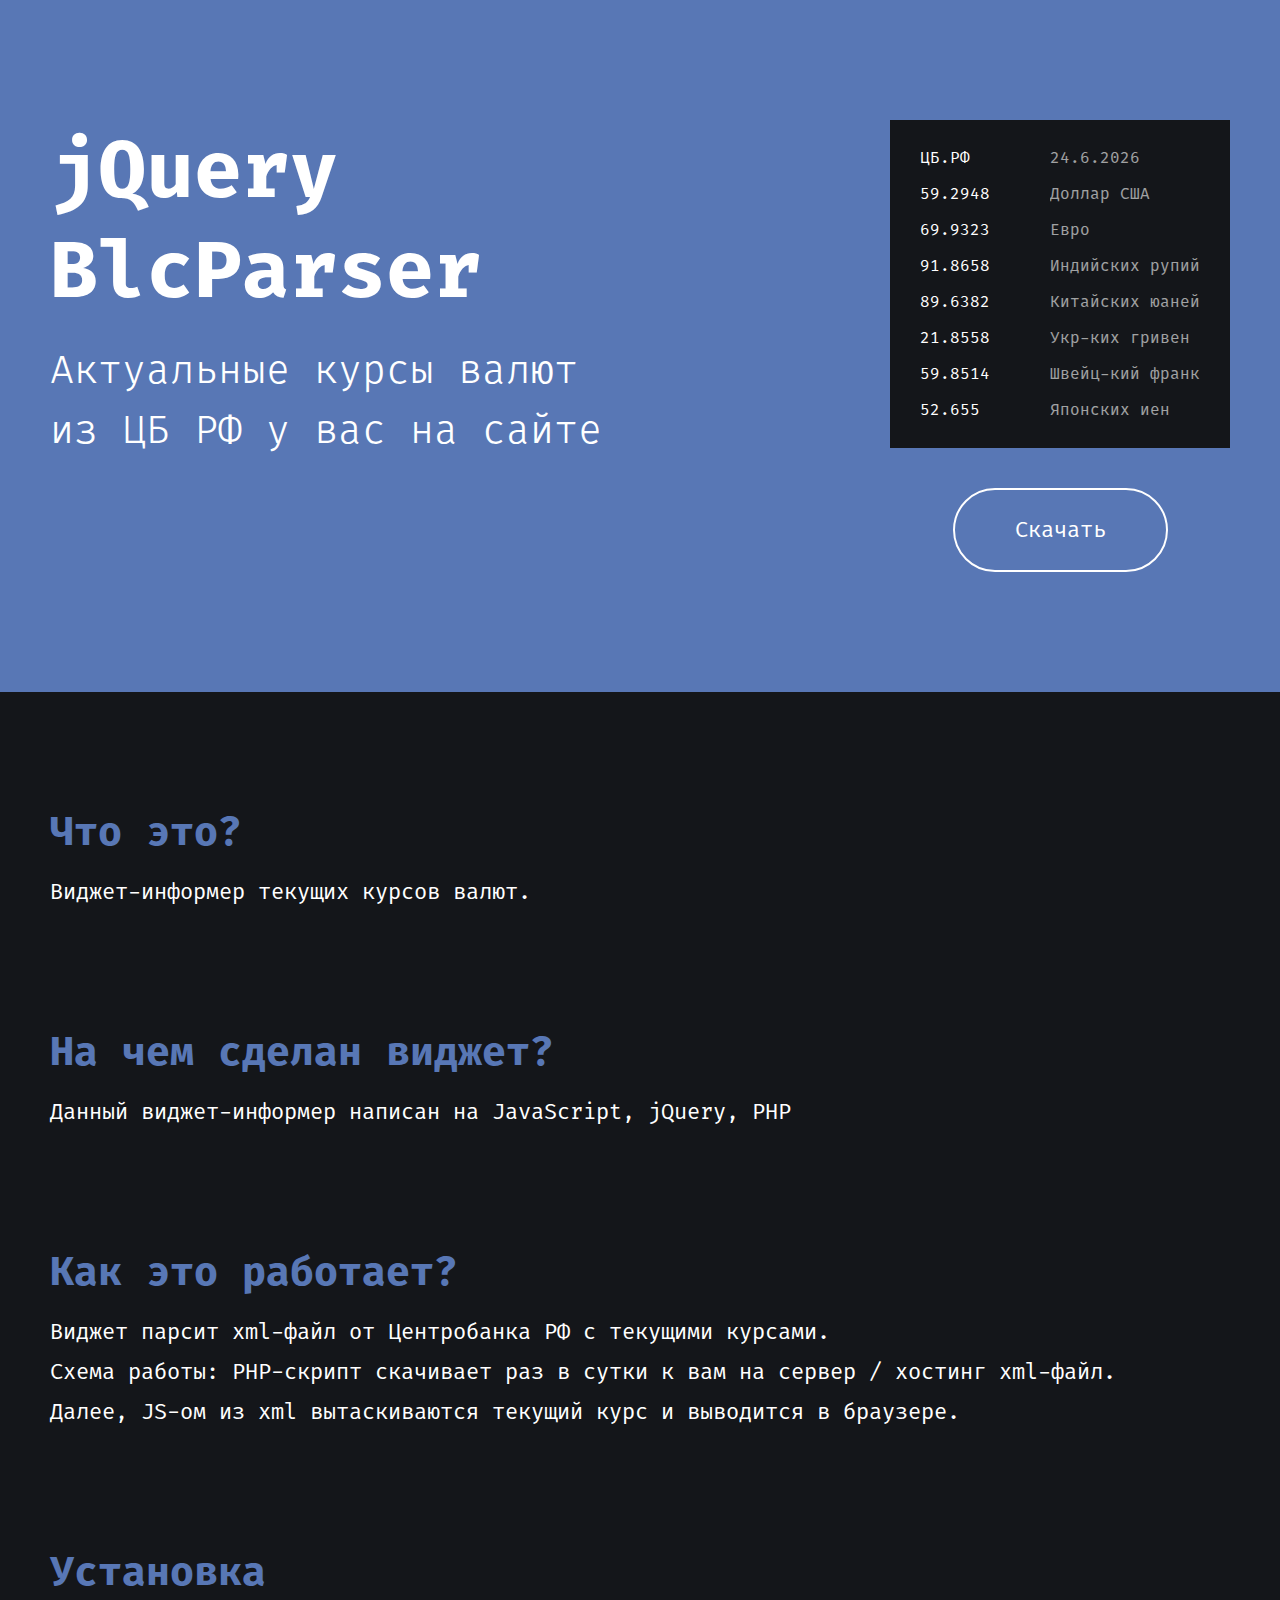
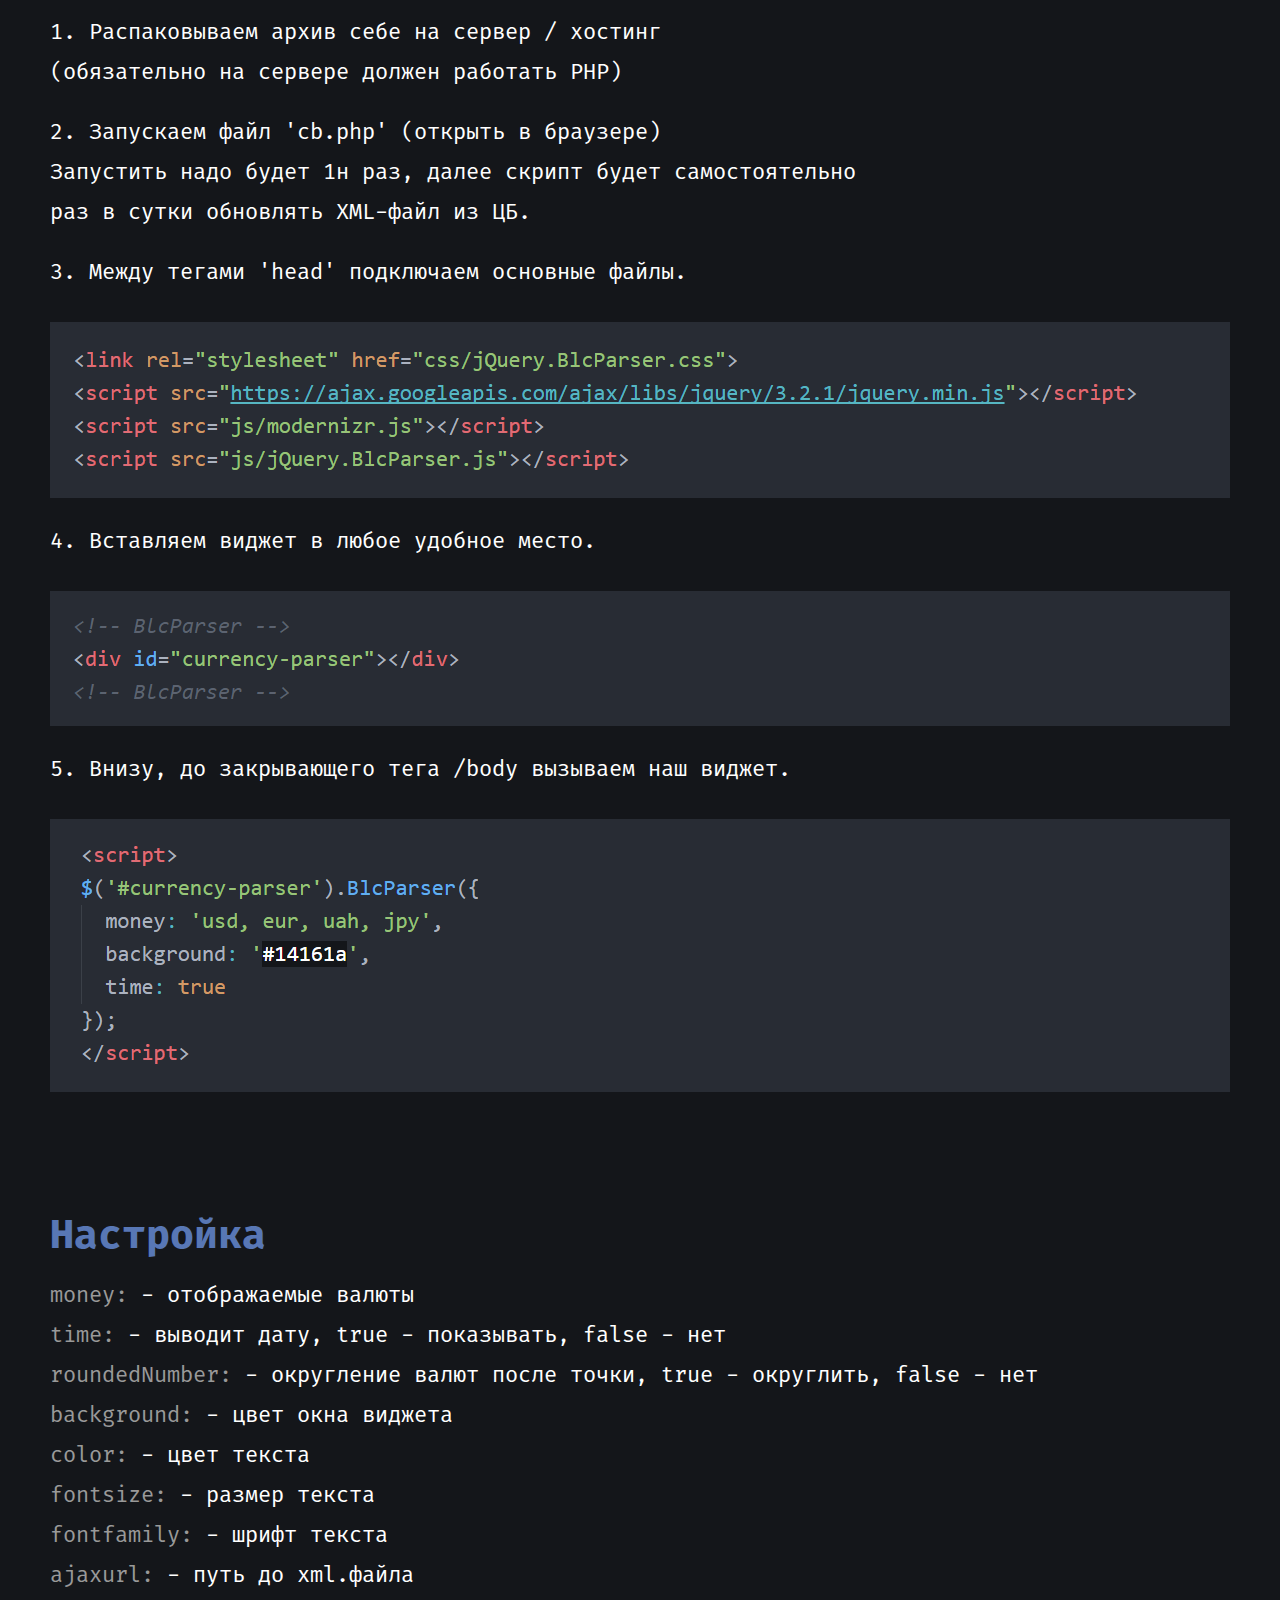
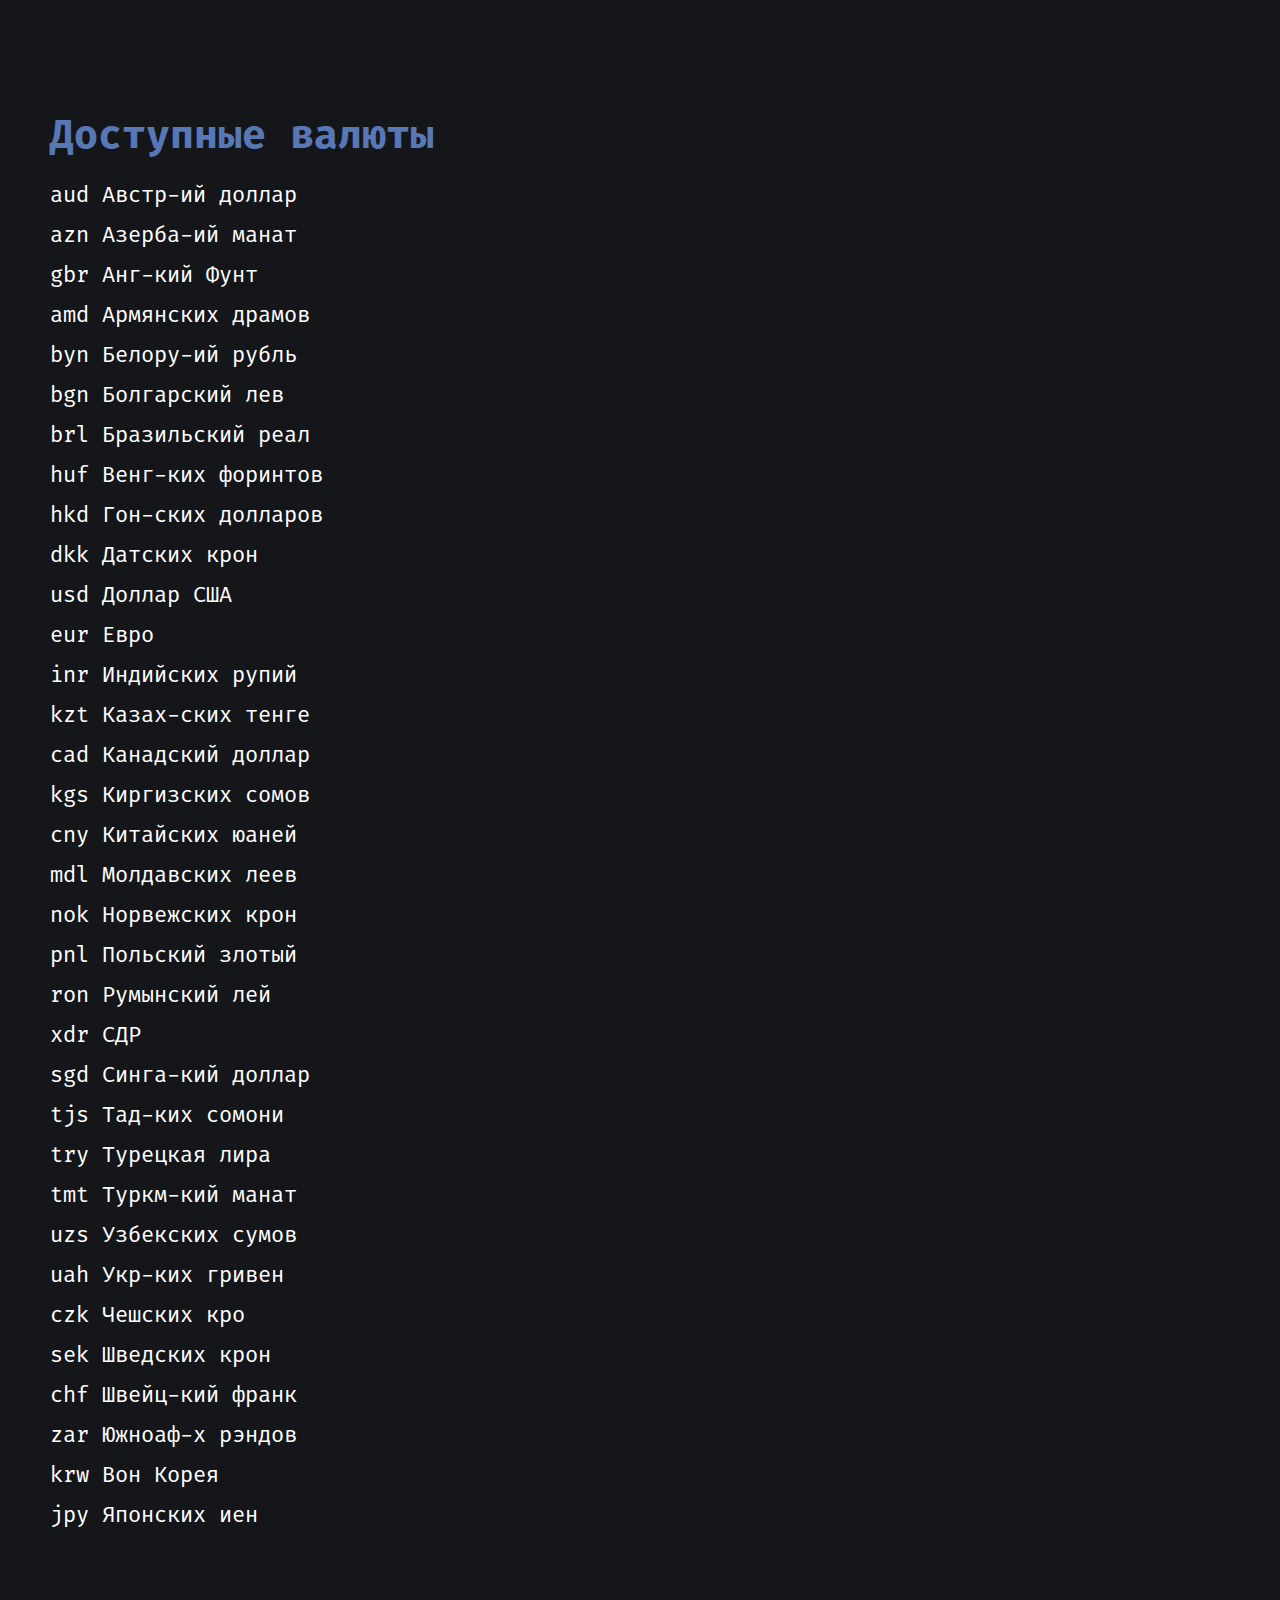
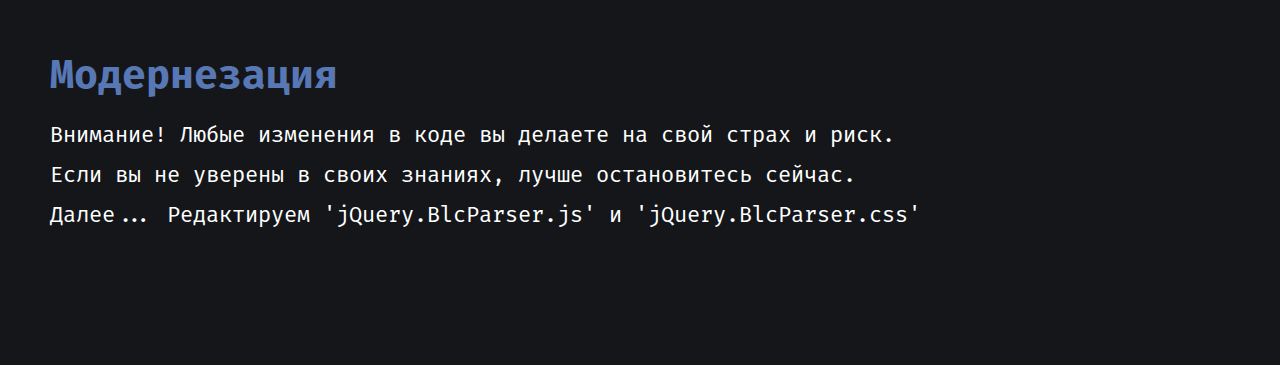
==== BlcParser/index.html @ f4467e49 "1" ====
<!DOCTYPE html>
<html lang="en">
<head>
  <meta charset="utf-8" />
  <title>jQuery BlcParser</title>
  <link rel="stylesheet" href="css/main.css">
  <link rel="stylesheet" href="css/jQuery.BlcParser.css">
  <script src="https://ajax.googleapis.com/ajax/libs/jquery/3.2.1/jquery.min.js"></script>
  <script src="js/modernizr.js"></script>
  <script src="js/jQuery.BlcParser.min.js"></script>
</head>
<body>

<div class="screen">
  <div class="wrapper">
    <div class="content-gd">

      <div class="gd">
        <h1>jQuery<br />BlcParser</h1>
        <h2>Актуальные курсы валют <br /> из ЦБ РФ у вас на сайте</h2>
      </div>

      <div class="gd">

        <!-- BlcParser -->
        <div id="currency-parser"></div>
        <!-- BlcParser -->

        <div class="download">
        <a class="btn-download" href="https://github.com/artmakow/BlcParser/archive/master.zip">Скачать</a>
        </div>
      </div>

    </div>
  </div>
</div>

<div class="wrapper">
  <div class="content">

  <h3>Что это?</h3>
    <p>
    Виджет-информер текущих курсов валют.
    </p>

  <h3>На чем сделан виджет?</h3>
    <p>
    Данный виджет-информер написан на JavaScript, jQuery, PHP
    </p>

  <h3>Как это работает?</h3>
    <p>
    Виджет парсит xml-файл от Центробанка РФ с текущими курсами. <br />
    Схема работы: PHP-скрипт скачивает раз в сутки к вам на сервер / хостинг xml-файл. <br />
    Далее, JS-ом из xml вытаскиваются текущий курс и выводится в браузере.
    </p>

  <h3>Установка</h3>
    <p>
    1. Распаковываем архив себе на сервер / хостинг <br />
    (обязательно на сервере должен работать PHP)
    </p>

    <p>
    2. Запускаем файл 'cb.php' (открыть в браузере) <br />
    Запустить надо будет 1н раз, далее скрипт будет самостоятельно <br />
    раз в сутки обновлять XML-файл из ЦБ.
    </p>

    <p>
    3. Между тегами 'head' подключаем основные файлы.
    </p>
    <img src="img/1.png" alt="">

    <p>
    4. Вставляем виджет в любое удобное место. <br />
    </p>
    <img src="img/2.png" alt="">

    <p>
    5. Внизу, до закрывающего тега /body вызываем наш виджет. <br />
    </p>
    <img src="img/3.png" alt="">

  <h3>Настройка</h3>
    <p>
    <span>money:</span> - отображаемые валюты <br />
    <span>time:</span> - выводит дату, true -  показывать, false - нет <br />
    <span>roundedNumber:</span> - округление валют после точки, true - округлить, false - нет <br />
    <span>background:</span> - цвет окна виджета <br />
    <span>color:</span> - цвет текста <br />
    <span>fontsize:</span> - размер текста <br />
    <span>fontfamily:</span> - шрифт текста <br />
    <span>ajaxurl:</span> - путь до xml.файла
    </p>

  <h3>Доступные валюты</h3>
    <p>
    aud Австр-ий доллар <br />
    azn Азерба-ий манат <br />
    gbr Анг-кий Фунт <br />
    amd Армянских драмов <br />
    byn Белору-ий рубль <br />
    bgn Болгарский лев <br />
    brl Бразильский реал <br />
    huf Венг-ких форинтов <br />
    hkd Гон-ских долларов <br />
    dkk Датских крон <br />
    usd Доллар США <br />
    eur Евро <br />
    inr Индийских рупий <br />
    kzt Казах-ских тенге <br />
    cad Канадский доллар <br />
    kgs Киргизских сомов <br />
    cny Китайских юаней <br />
    mdl Молдавских леев <br />
    nok Норвежских крон <br />
    pnl Польский злотый <br />
    ron Румынский лей <br />
    xdr СДР <br />
    sgd Синга-кий доллар <br />
    tjs Тад-ких сомони <br />
    try Турецкая лира <br />
    tmt Туркм-кий манат <br />
    uzs Узбекских сумов <br />
    uah Укр-ких гривен <br />
    czk Чешских кро <br />
    sek Шведских крон <br />
    chf Швейц-кий франк <br />
    zar Южноаф-х рэндов <br />
    krw Вон Корея <br />
    jpy Японских иен
    </p>

  <h3>Модернезация</h3>
    <p>
    Внимание! Любые изменения в коде вы делаете на свой страх и риск. <br />
    Если вы не уверены в своих знаниях, лучше остановитесь сейчас. <br />
    Далее... Редактируем 'jQuery.BlcParser.js' и 'jQuery.BlcParser.css'
    </p>

  </div>
</div>

<footer></footer>

<script>
$('#currency-parser').BlcParser({
  money: 'usd, eur, uah, jpy, cny, chf, inr',
  background: '#14161a',
  time: true
});
</script>

</body>
</html>
---- BlcParser/css/main.css ----
@import url('fonts/fira_code.css');
@import url('reset.css');
@import url('text.css');

html, body {
		min-width: 460px;
		height: 100%;
		background: #14161a;
		}

.wrapper {
		width: 1180px;
		margin: 0 auto;
		/*background: red;*/
		}

.screen {
		width: 100%;
		padding: 120px 0 120px 0;
		background: #5877b5;
		display: flex;
		justify-content: center;
		align-items: center;
		}

.content-gd {
		width: 100%;
		display: grid;
		grid-template-columns: 1fr 340px;
		grid-gap: 0;
		margin: 0 auto;
		/*background: red;*/
		}

.gd {
		/*background: green;*/
		}

.content img {
		max-width: 100%;
		margin: 20px 0 0 0;
		}

.content {
		width: 100%;
		/*background: green;*/
		margin: 0 auto;
		}


.download {
		width: 100%;
		margin: 40px 0 0 0;
		}

a.btn-download {
		display: table;
		padding: 20px 60px 20px 60px;
		border-radius: 100px;
		/*background: #fff;*/
		margin: 0 auto;
		font-size: 22px;
		font-family: 'Fira Code';
		font-weight: 400;
		color: #fff;
		transition: all 0.2s;
		border: solid 2px #fff;
		}

a.btn-download:hover {
		opacity: 0.5;
		}

footer {
		width: 100%;
		height: 120px;
		background: #14161a;
		}

@media screen and (max-width: 1200px) {
		#currency-parser {
		width: 340px !important;
		}
		.content-gd {
		grid-template-columns: 1fr;
		width: 90%;
		}
		.wrapper {
		width: 100%;
		}
		.content {
		width: 90%;
		}
		.wrapper h1,
		.wrapper h2 {
			text-align: center;
		}
}
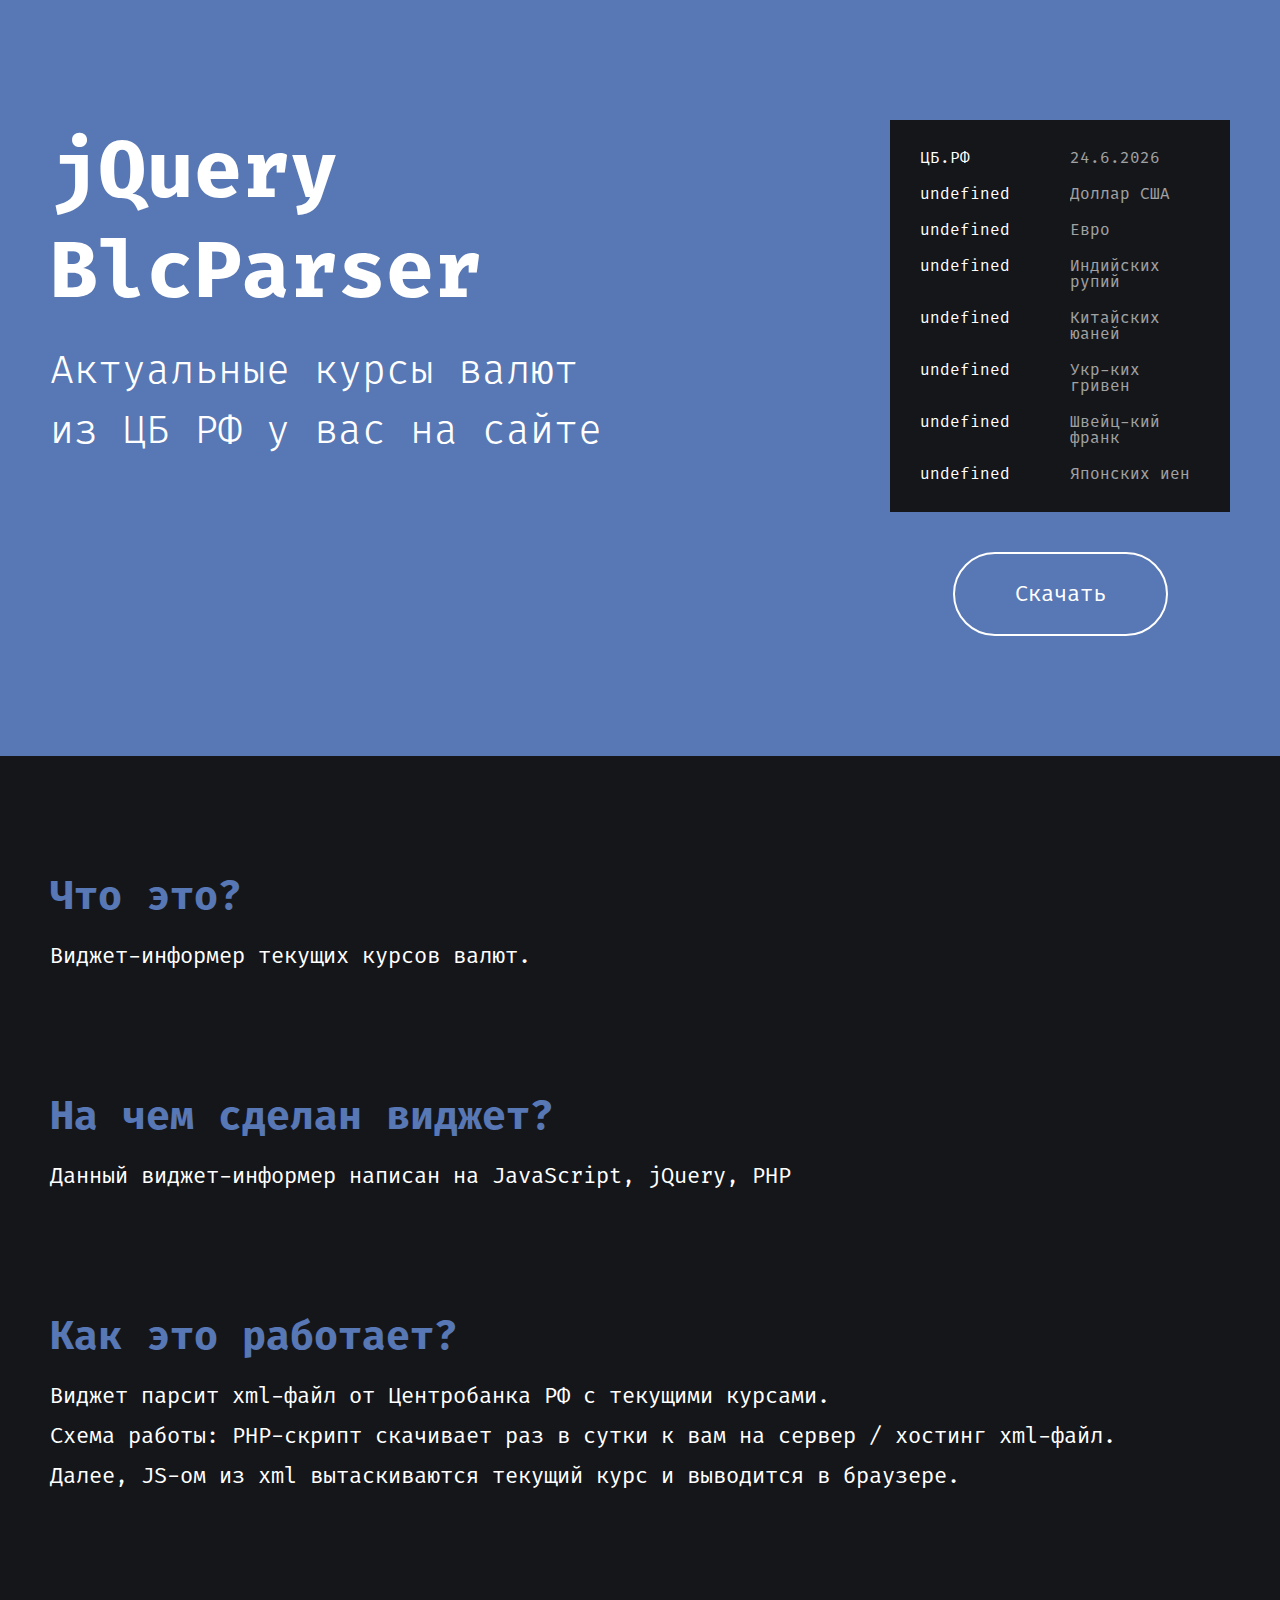
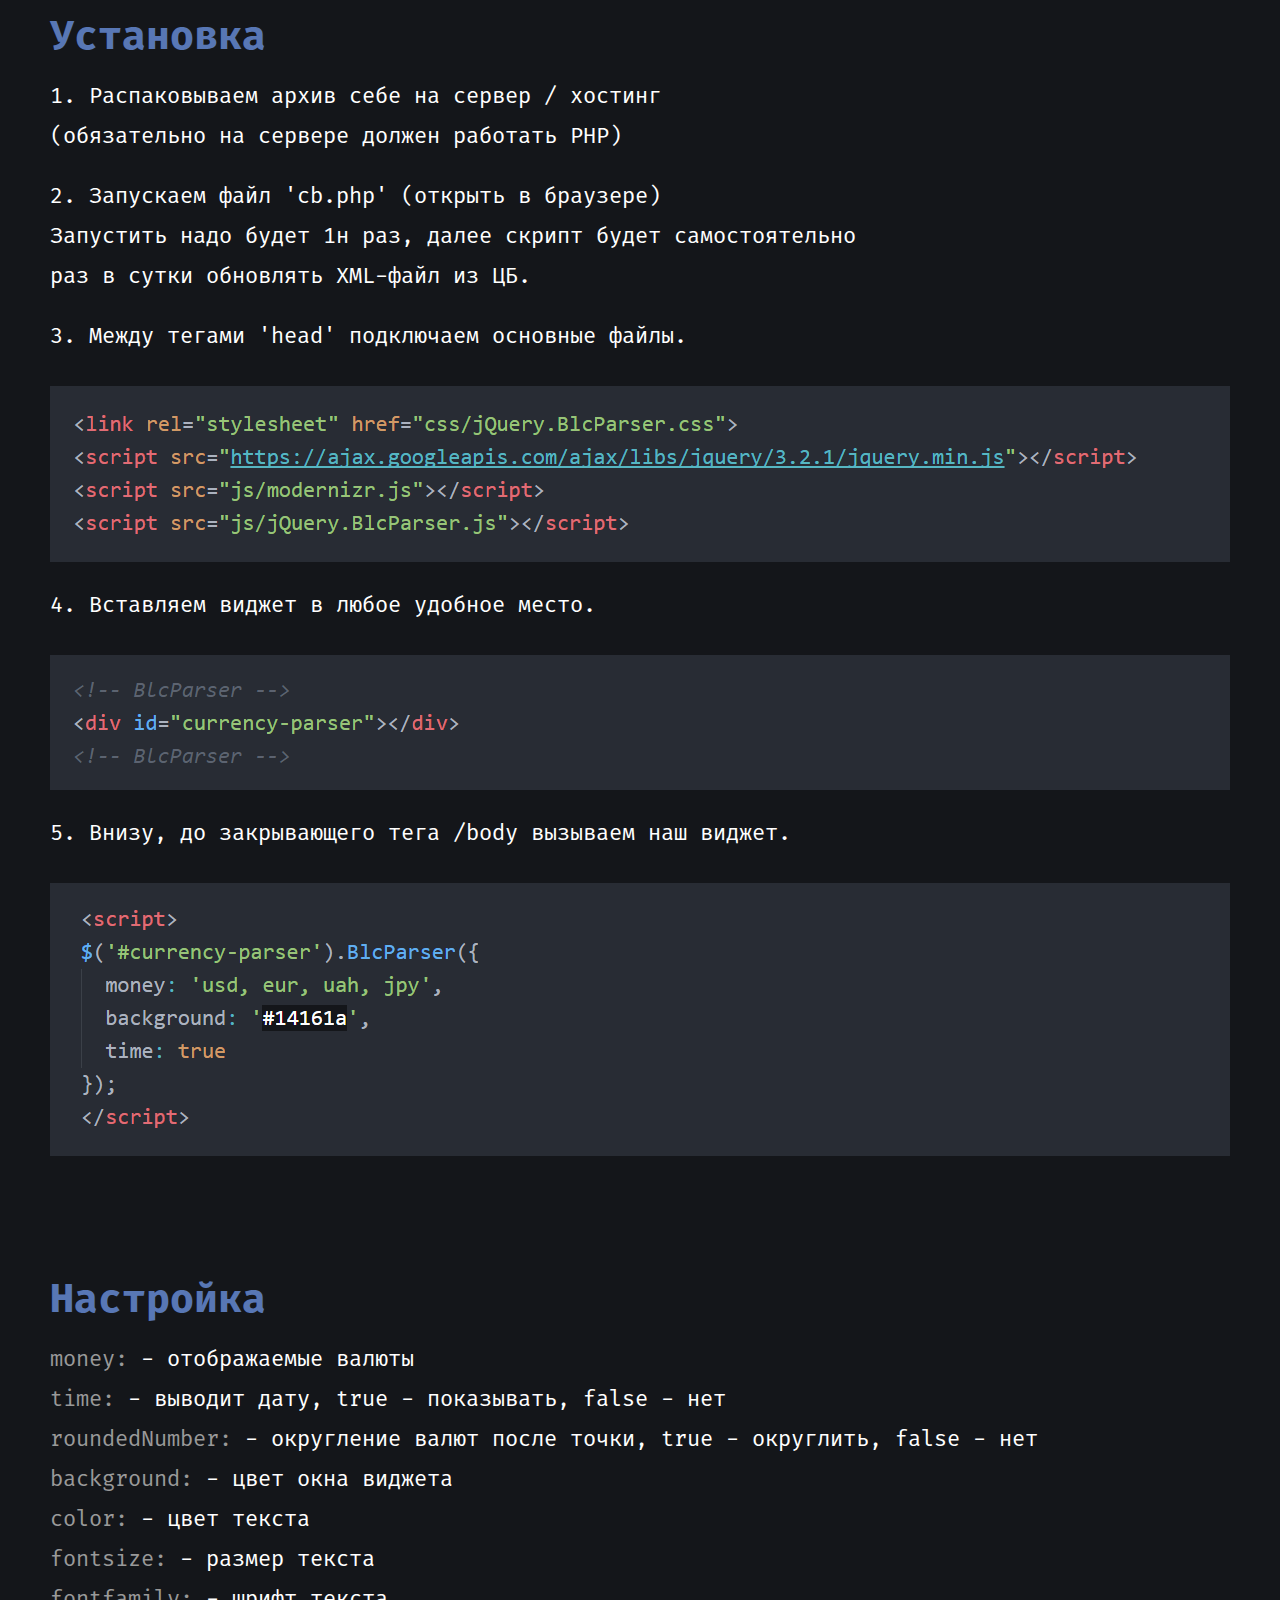
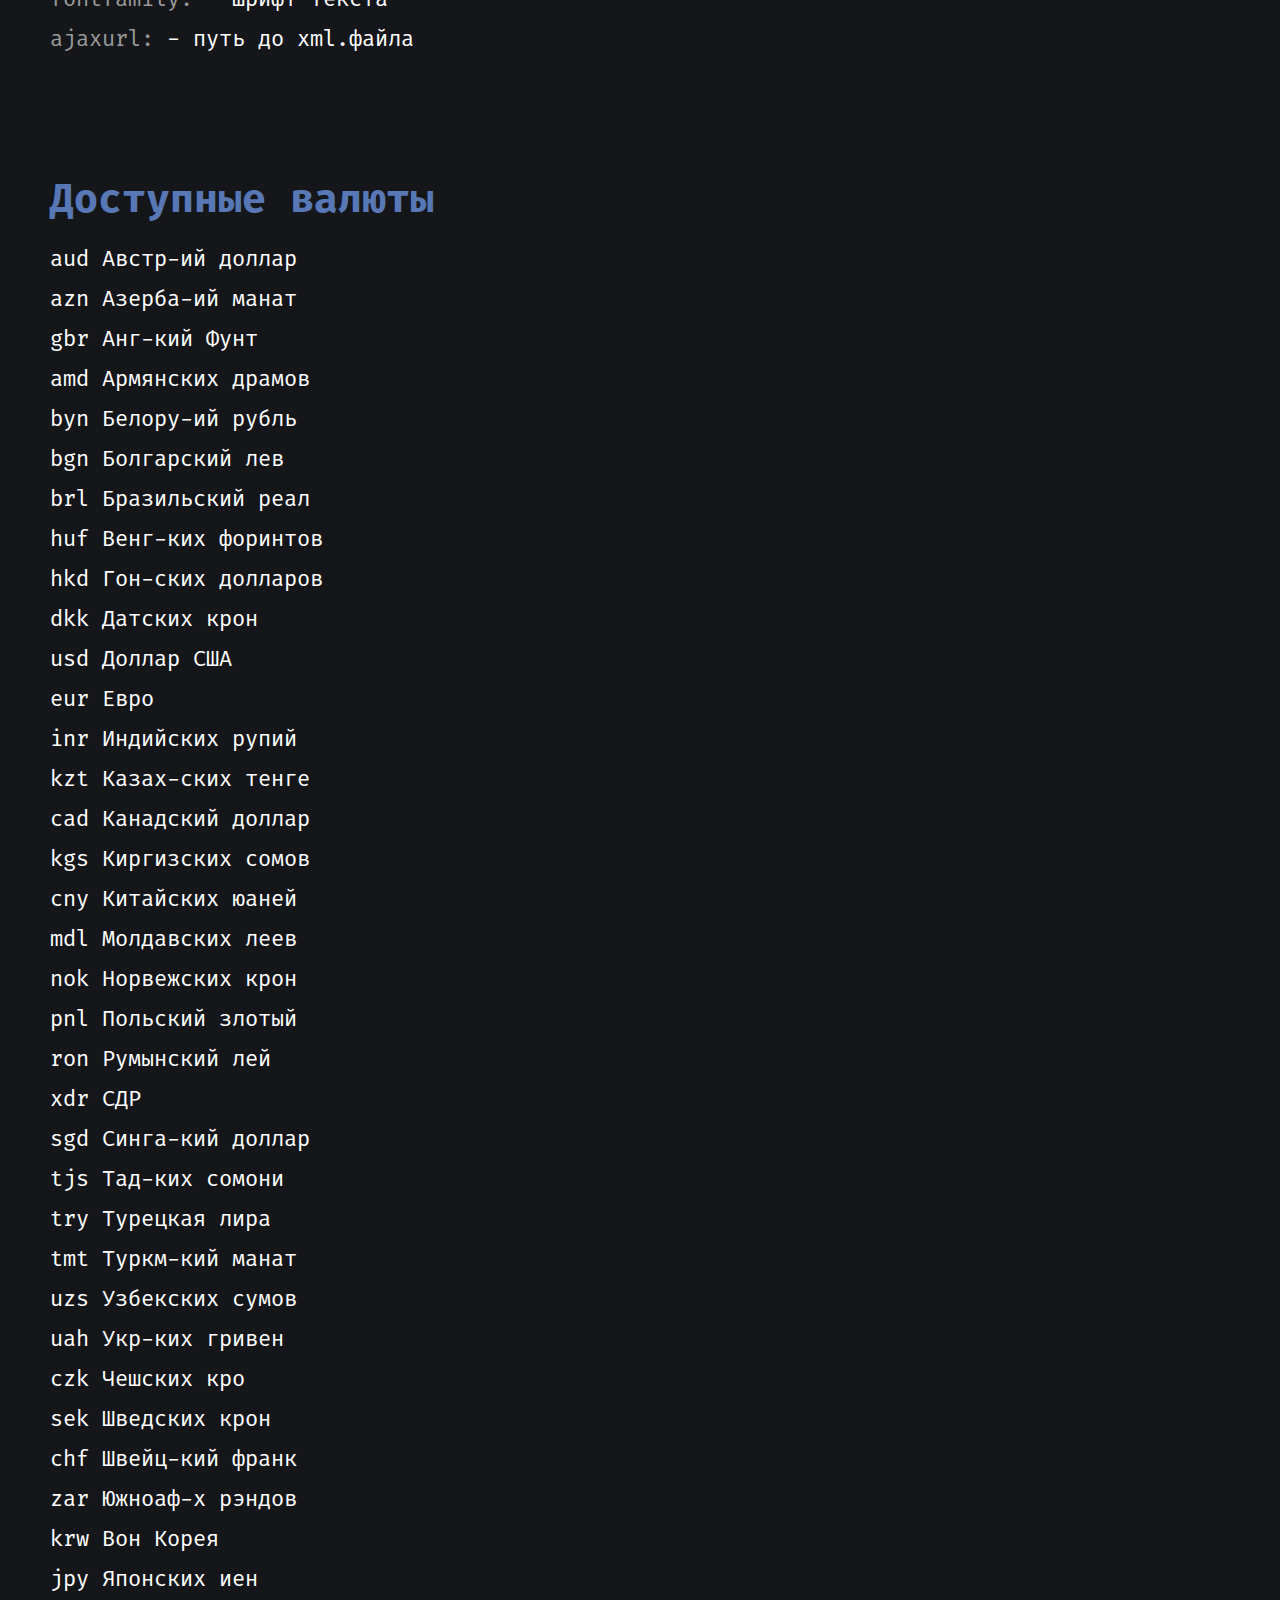
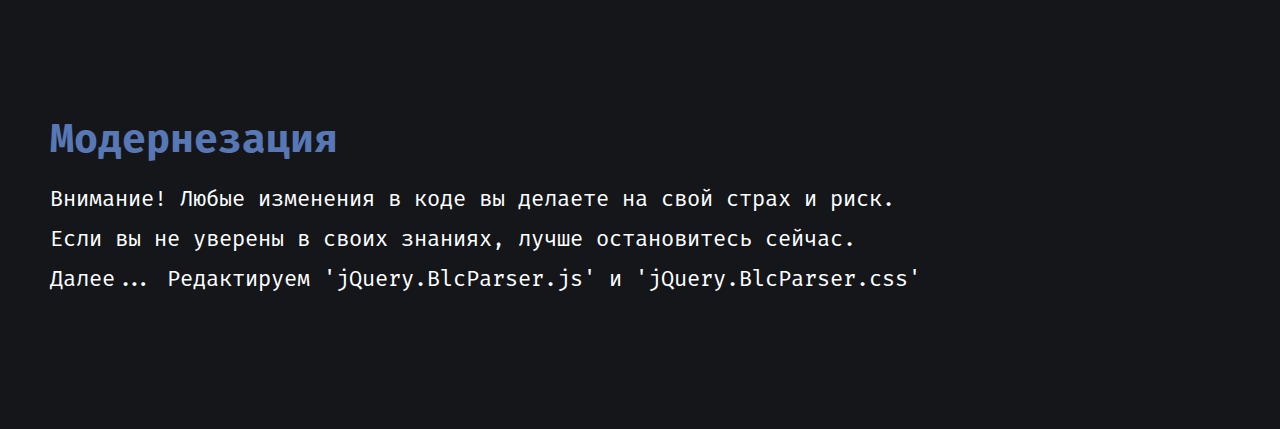
==== commit b0fe58c2: "2" ====
--- a/BlcParser/index.html
+++ b/BlcParser/index.html
@@ -7,7 +7,7 @@
   <link rel="stylesheet" href="css/jQuery.BlcParser.css">
   <script src="https://ajax.googleapis.com/ajax/libs/jquery/3.2.1/jquery.min.js"></script>
   <script src="js/modernizr.js"></script>
-  <script src="js/jQuery.BlcParser.min.js"></script>
+  <script src="js/jQuery.BlcParser.js"></script>
 </head>
 <body>
 
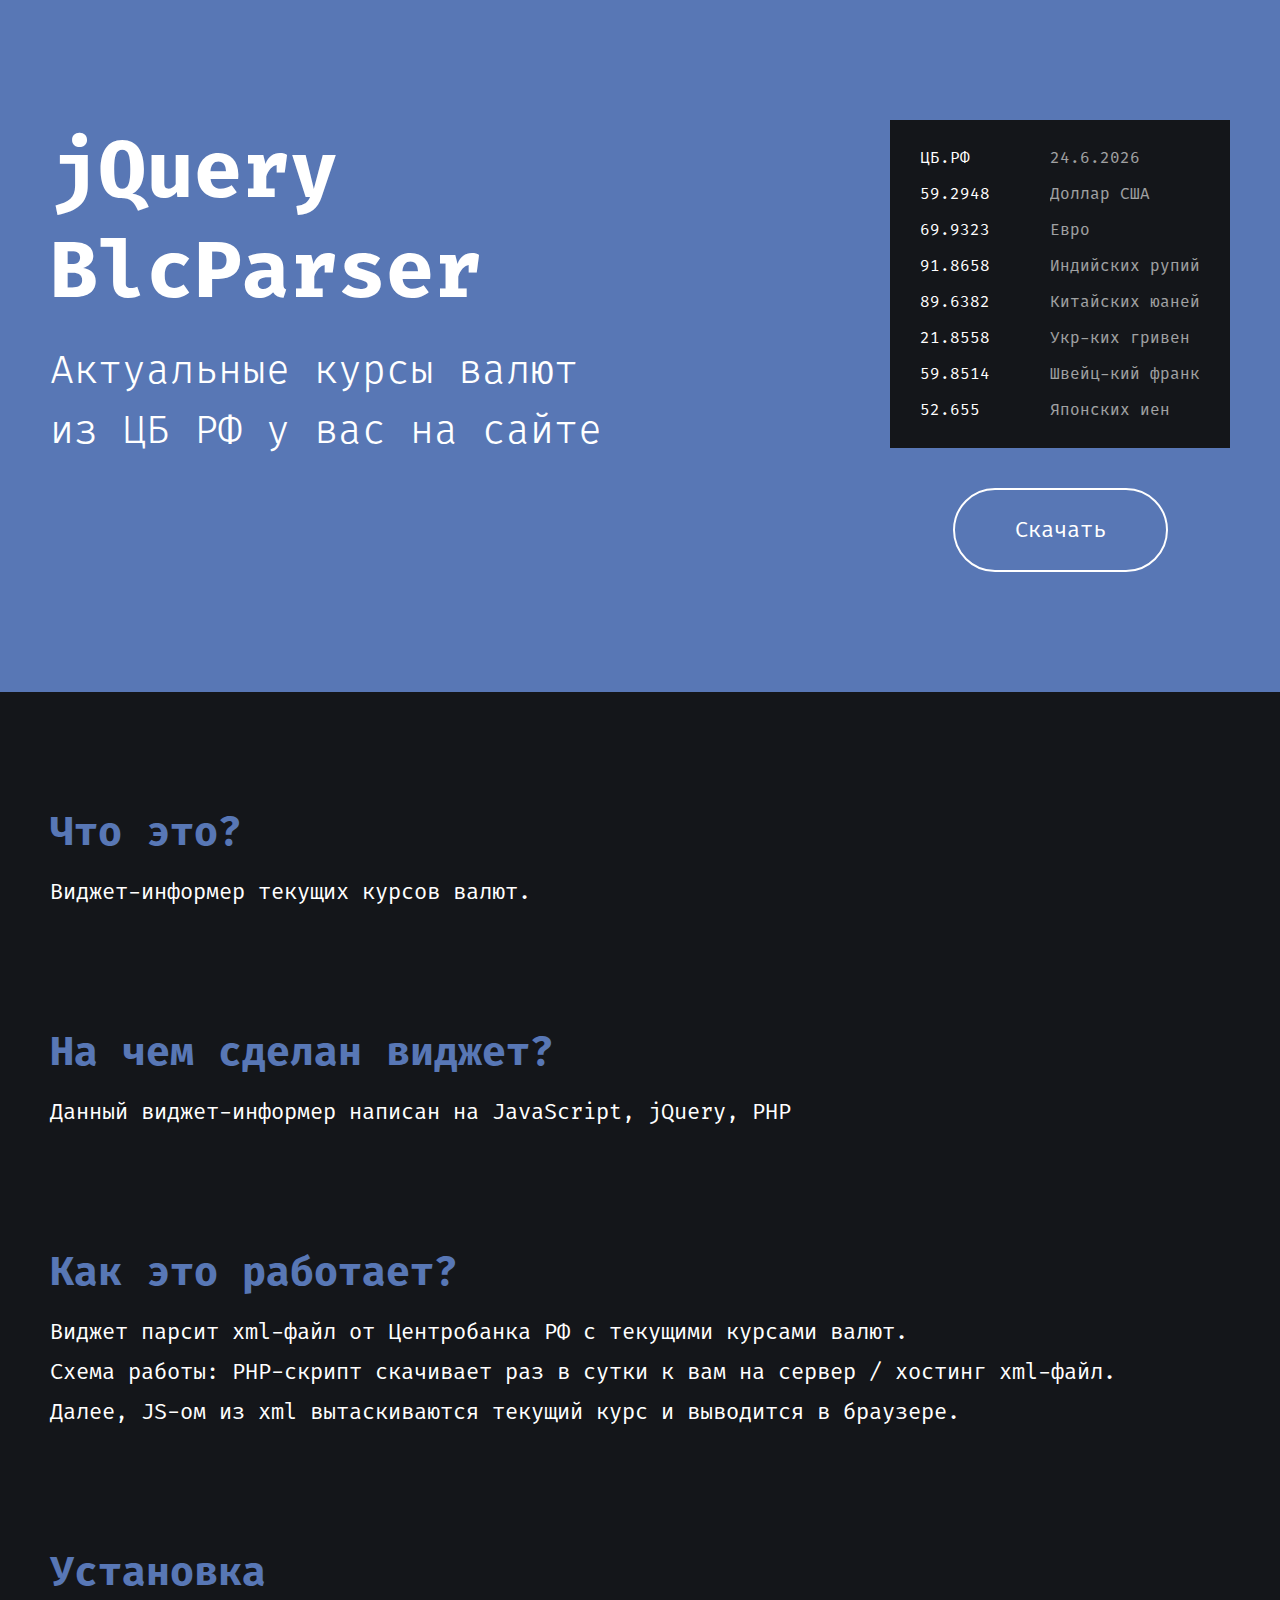
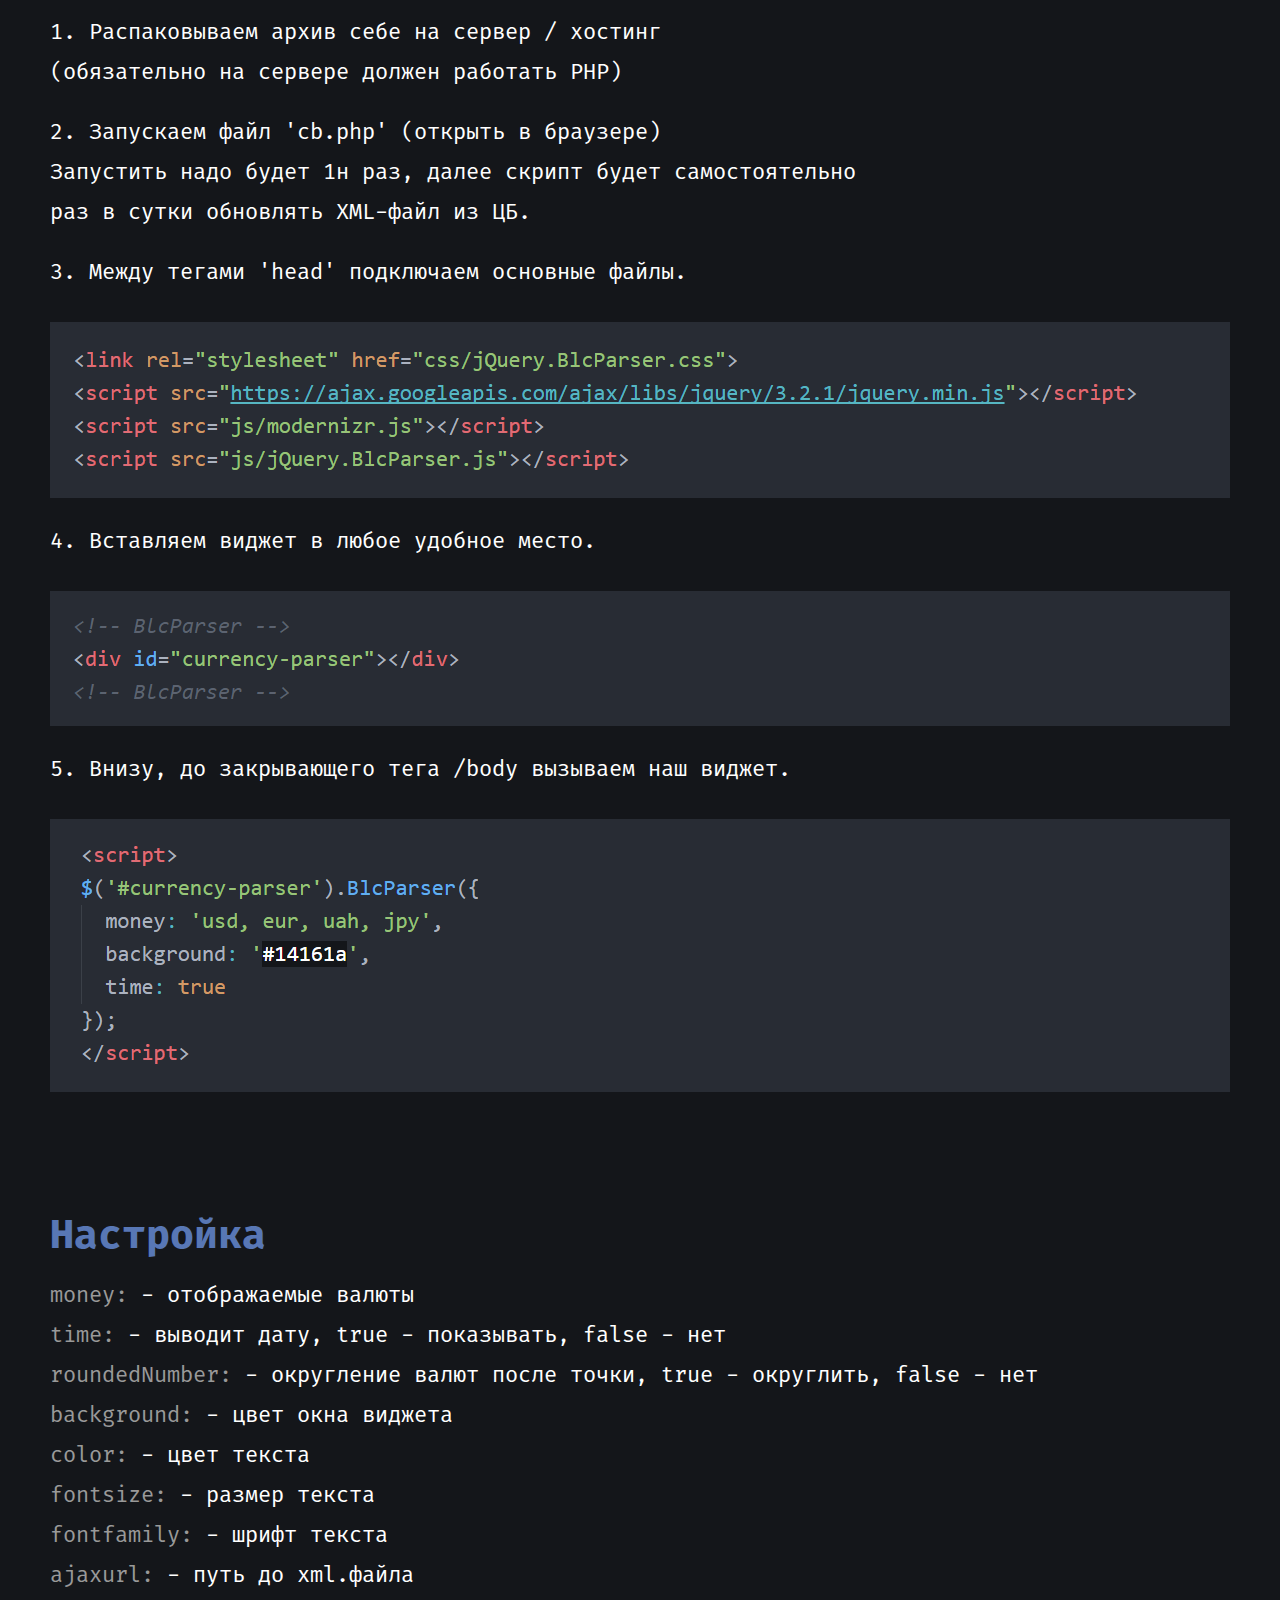
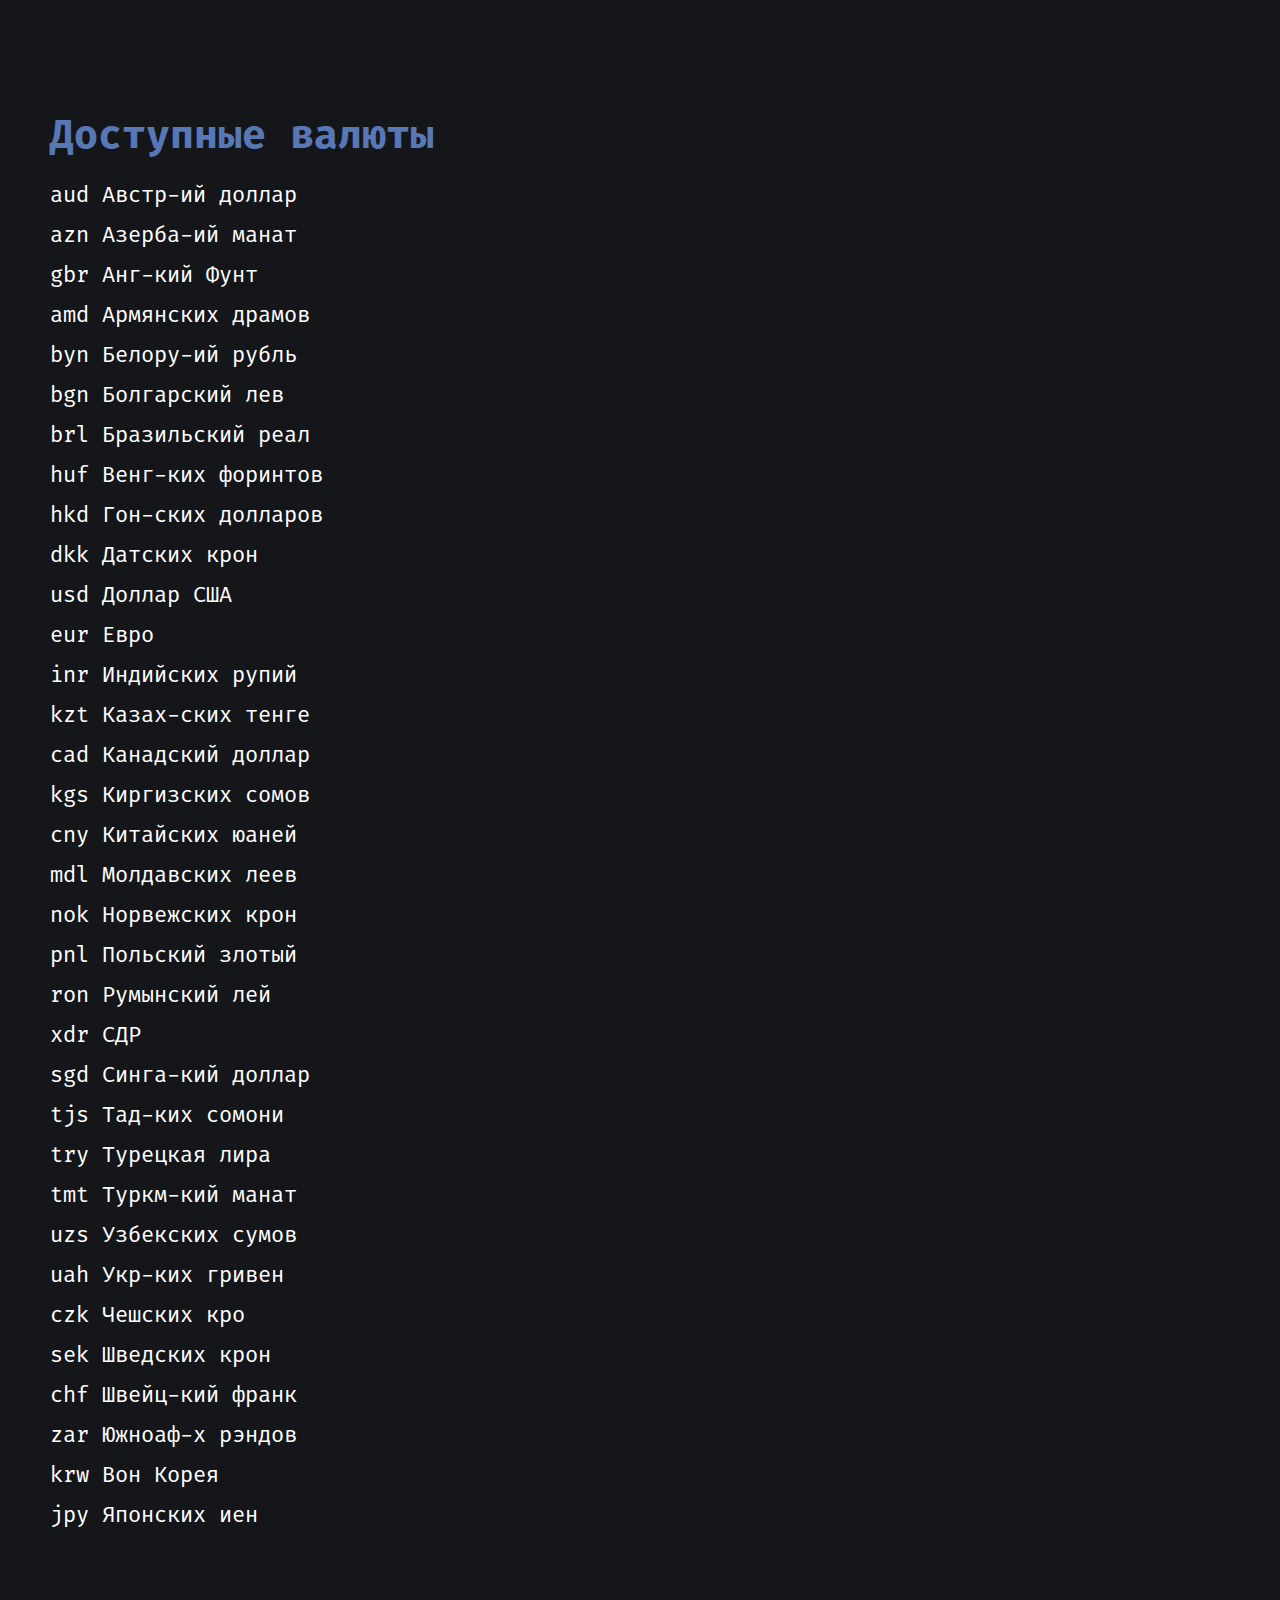
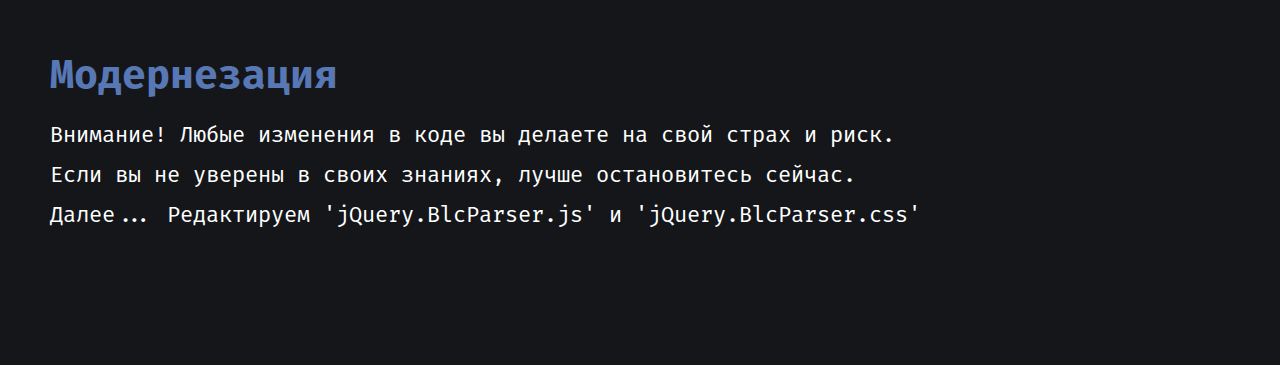
==== commit 10ca28a3: "1" ====
--- a/BlcParser/index.html
+++ b/BlcParser/index.html
@@ -1,13 +1,16 @@
 <!DOCTYPE html>
-<html lang="en">
+<html lang="ru">
 <head>
   <meta charset="utf-8" />
   <title>jQuery BlcParser</title>
+  <meta name="viewport" content="width=device-width, initial-scale=1.0" />
+  <meta name="description" content="Данный виджет-информер написан на JavaScript, jQuery, PHP. Виджет парсит xml-файл от Центробанка РФ с текущими курсами валют."/>
+  <meta name="keywords" content="Виджет, информер, курс валют, валюты, JavaScript, jQuery, PHP" />
   <link rel="stylesheet" href="css/main.css">
   <link rel="stylesheet" href="css/jQuery.BlcParser.css">
   <script src="https://ajax.googleapis.com/ajax/libs/jquery/3.2.1/jquery.min.js"></script>
   <script src="js/modernizr.js"></script>
-  <script src="js/jQuery.BlcParser.js"></script>
+  <script src="js/jQuery.BlcParser.min.js"></script>
 </head>
 <body>
 
@@ -50,7 +53,7 @@
 
   <h3>Как это работает?</h3>
     <p>
-    Виджет парсит xml-файл от Центробанка РФ с текущими курсами. <br />
+    Виджет парсит xml-файл от Центробанка РФ с текущими курсами валют. <br />
     Схема работы: PHP-скрипт скачивает раз в сутки к вам на сервер / хостинг xml-файл. <br />
     Далее, JS-ом из xml вытаскиваются текущий курс и выводится в браузере.
     </p>
@@ -151,6 +154,15 @@
   time: true
 });
 </script>
+<script src="js/ya.js"></script>
+<!-- Global site tag (gtag.js) - Google Analytics -->
+<script async src="https://www.googletagmanager.com/gtag/js?id=UA-110929683-1"></script>
+<script>
+window.dataLayer = window.dataLayer || [];
+function gtag(){dataLayer.push(arguments);}
+gtag('js', new Date());
 
+gtag('config', 'UA-110929683-1');
+</script>
 </body>
 </html>
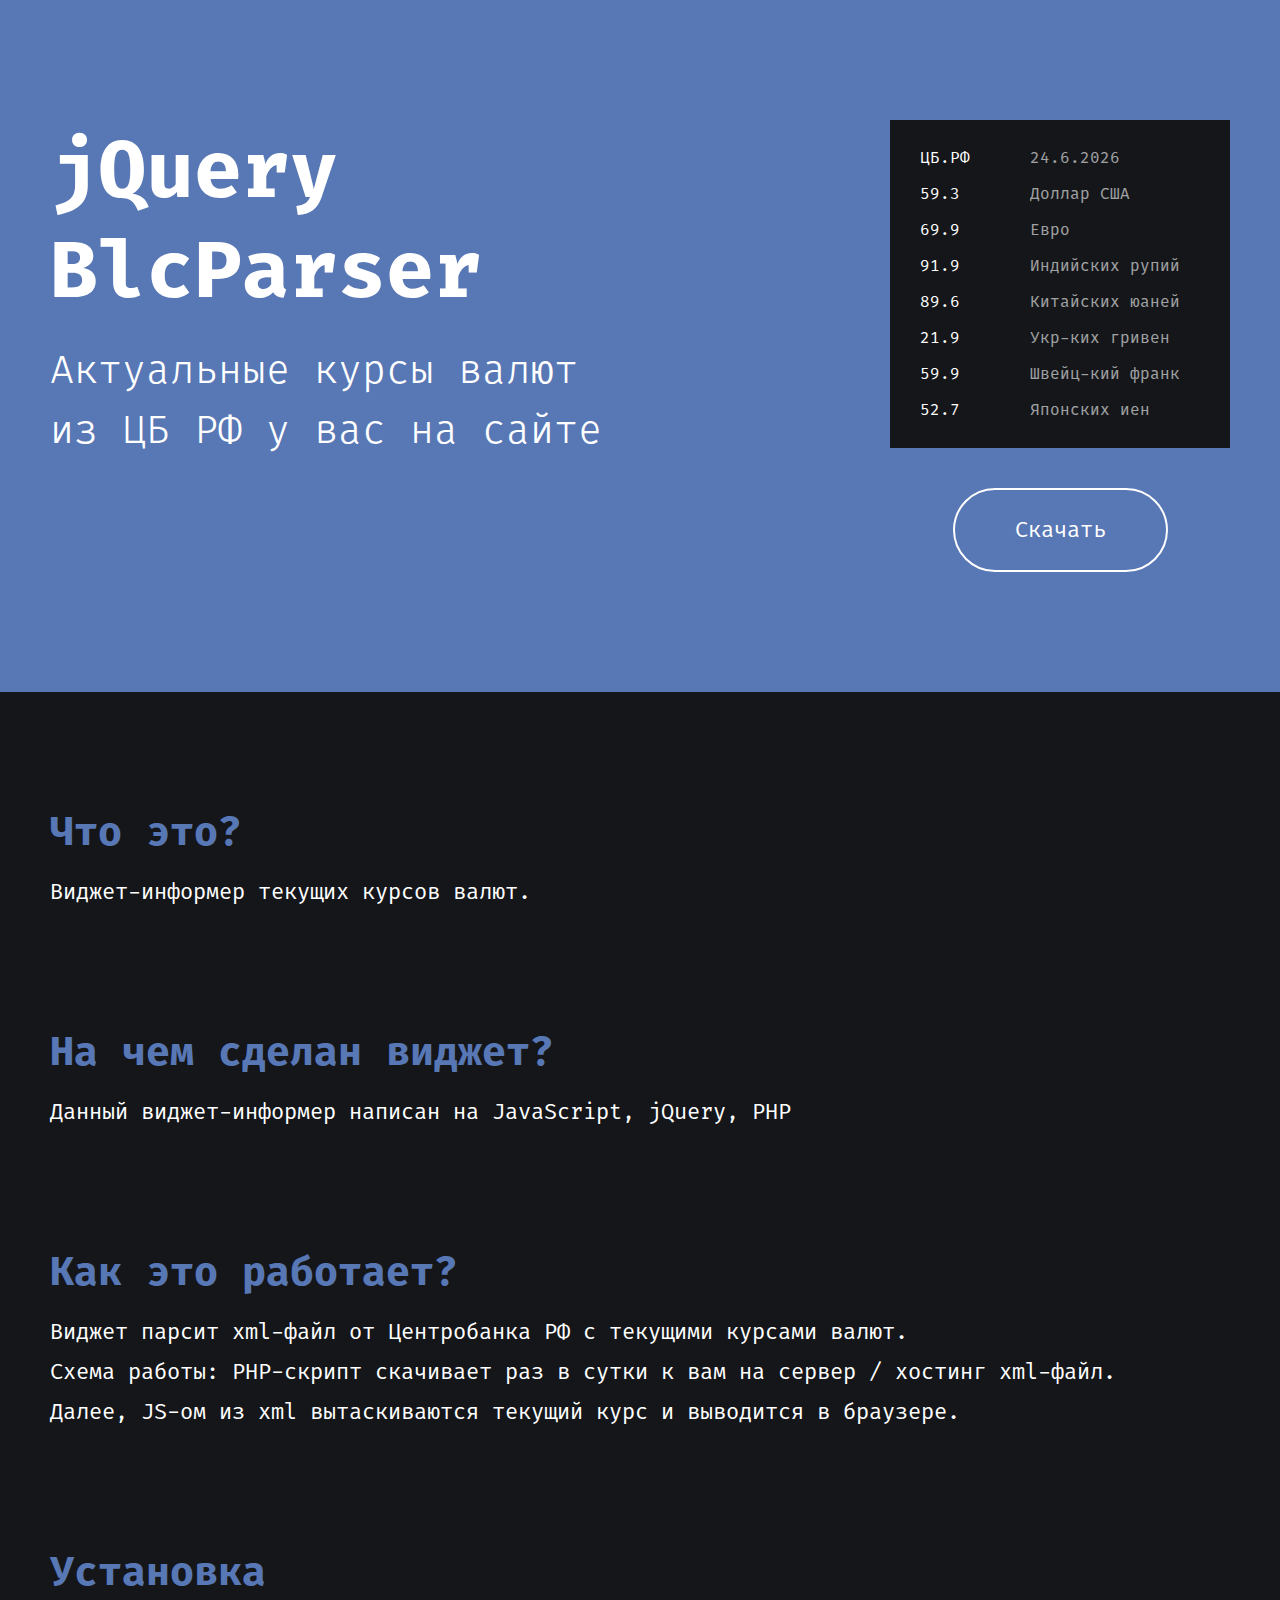
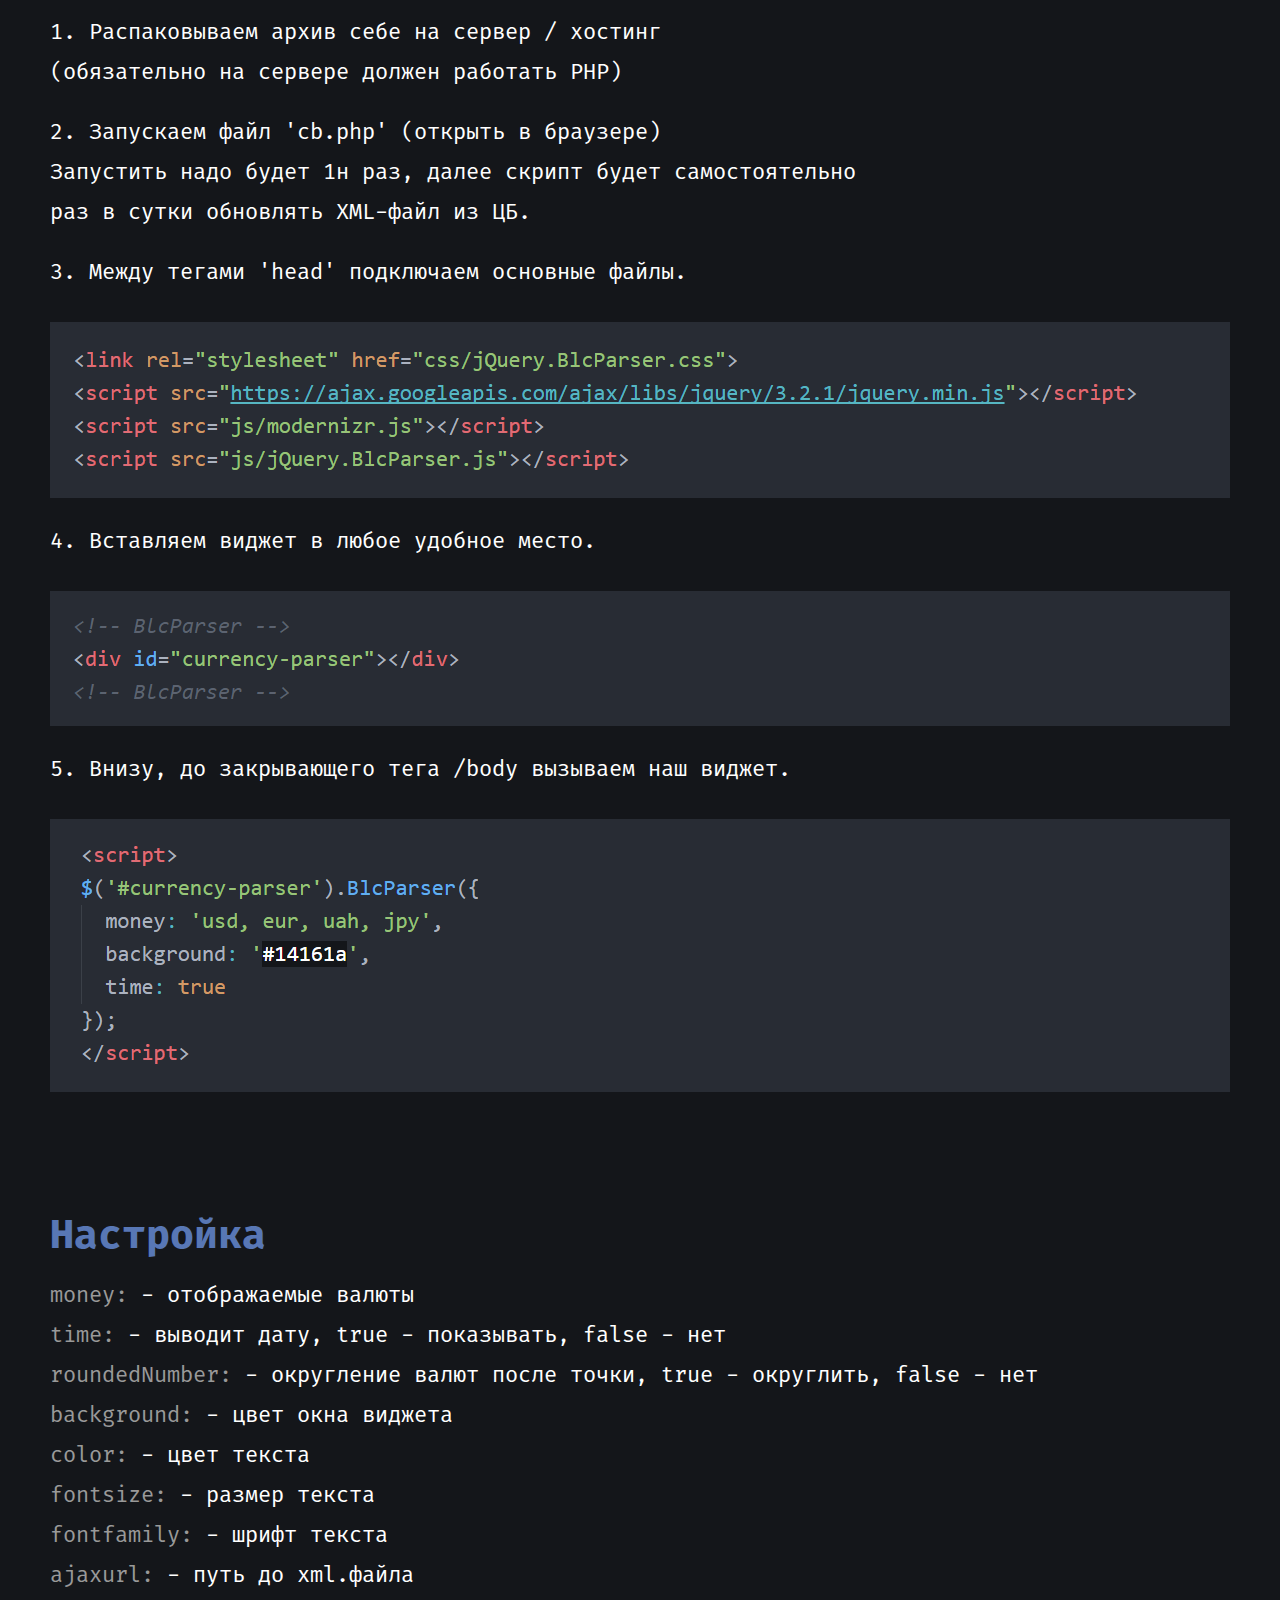
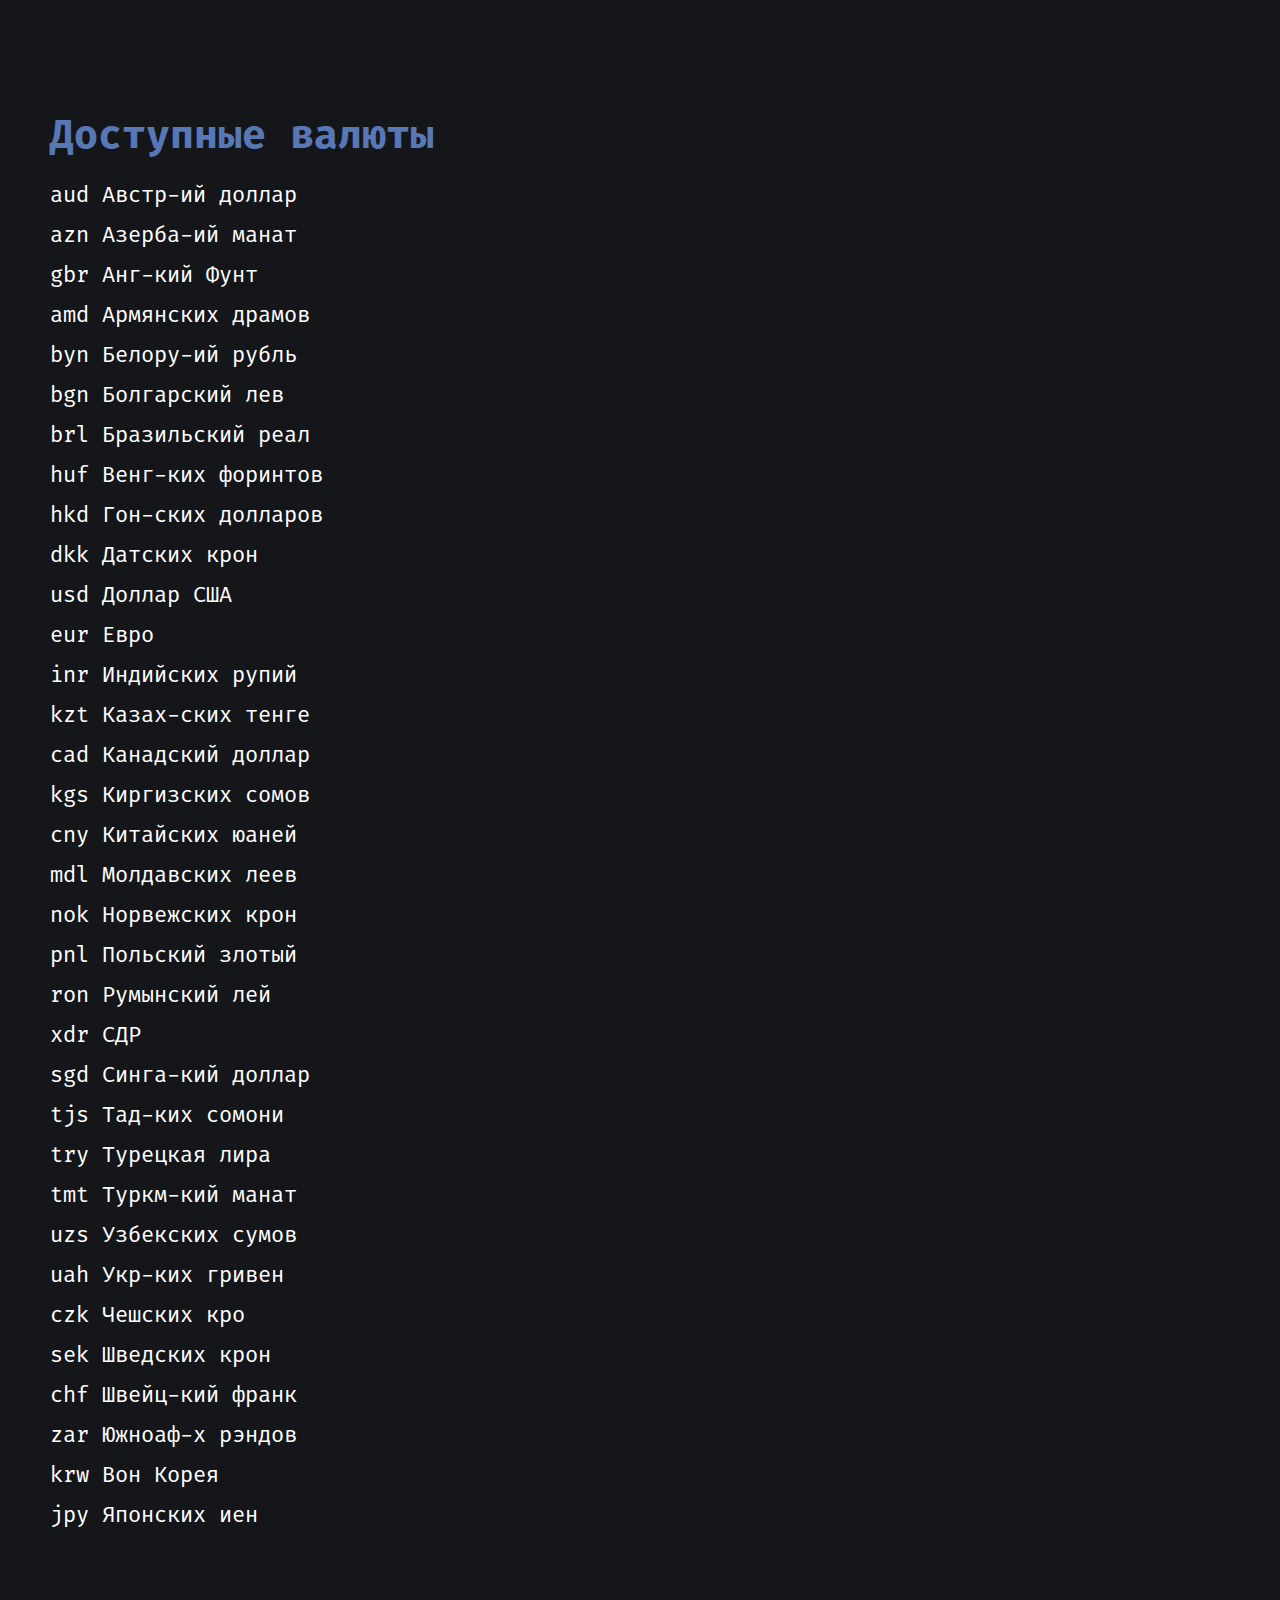
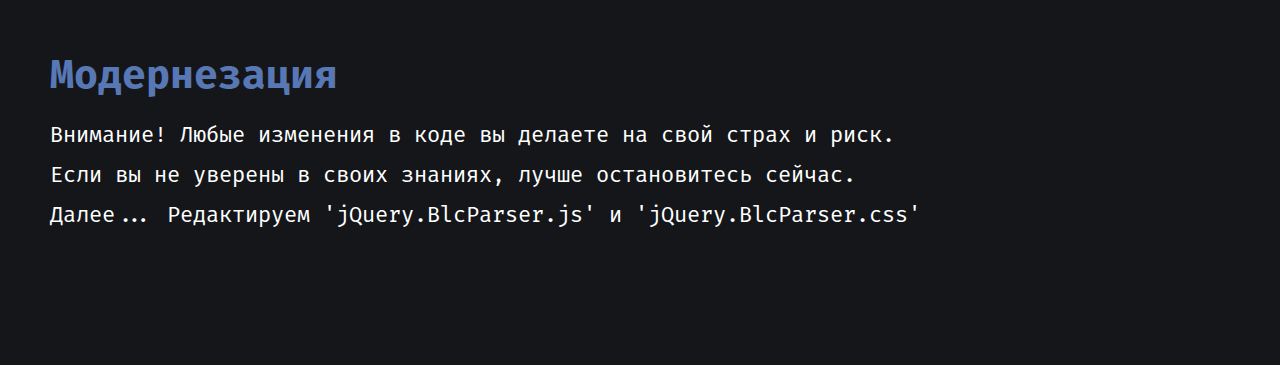
==== commit b3d425d9: "1" ====
--- a/BlcParser/index.html
+++ b/BlcParser/index.html
@@ -151,7 +151,8 @@
 $('#currency-parser').BlcParser({
   money: 'usd, eur, uah, jpy, cny, chf, inr',
   background: '#14161a',
-  time: true
+  time: true,
+  roundedNumber: true
 });
 </script>
 <script src="js/ya.js"></script>
